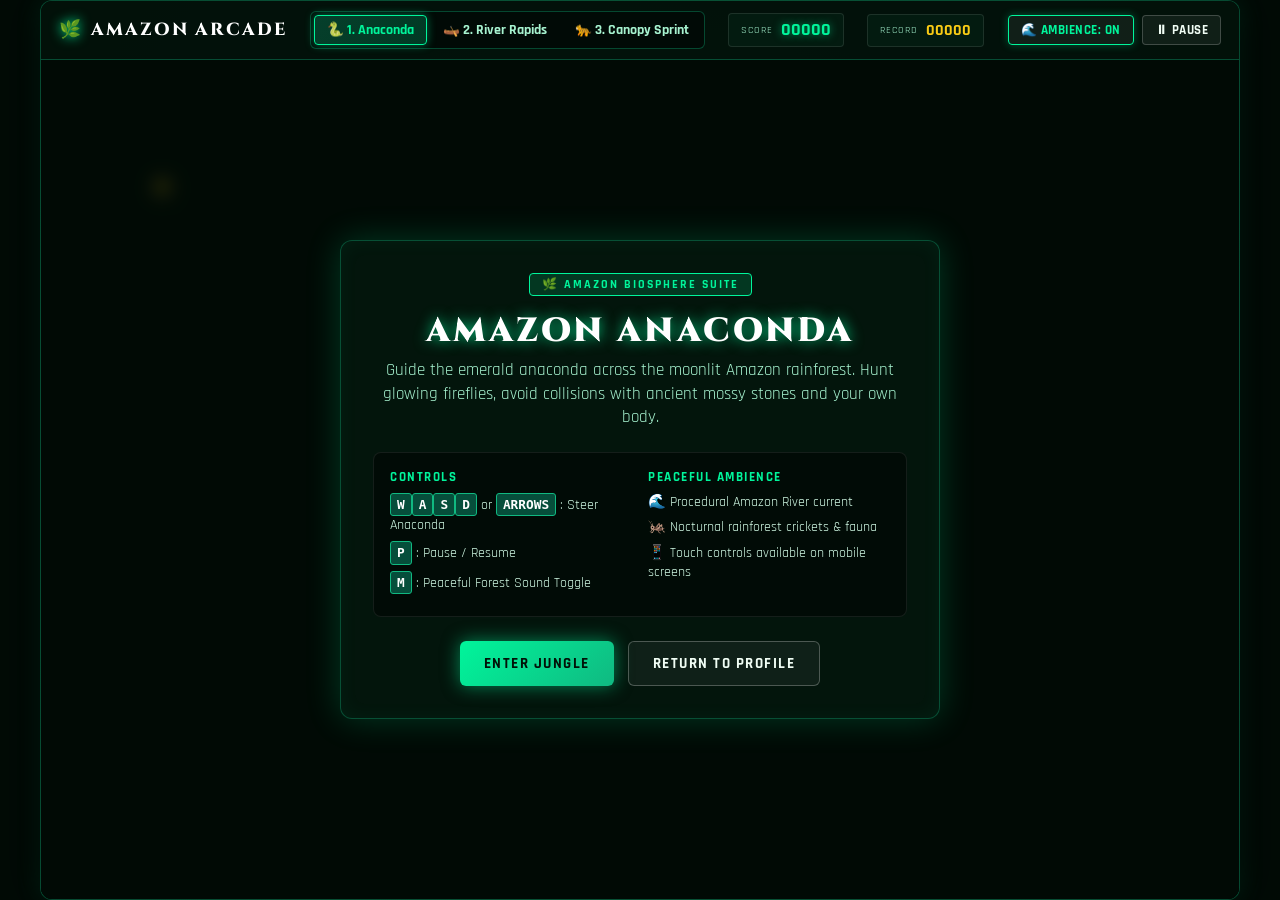
==== jungle-arcade/index.html @ 0e079ad2 "feat: deploy Harish Pranav S executive Amazon forest profile & 3-in-1 jungle arcade" ====
<!DOCTYPE html>
<html lang="en">
<head>
  <meta charset="UTF-8">
  <meta name="viewport" content="width=device-width, initial-scale=1.0, maximum-scale=1.0, user-scalable=no">
  <title>AMAZON JUNGLE ARCADE // 3-in-1 Forest Sanctuary</title>
  <meta name="description" content="3-in-1 Amazon Jungle Arcade by Harish Pranav S (hyprpranav). Features Amazon Anaconda Snake, River Rapids, and Canopy Sprint with peaceful nature audio.">
  <link rel="stylesheet" href="style.css">
  <link rel="preconnect" href="https://fonts.googleapis.com">
  <link rel="preconnect" href="https://fonts.gstatic.com" crossorigin>
  <link href="https://fonts.googleapis.com/css2?family=Cinzel:wght@600;800;900&family=Rajdhani:wght@500;700&display=swap" rel="stylesheet">
</head>
<body>
  <div id="game-container">
    <!-- Top Jungle HUD Bar -->
    <header id="hud-top">
      <div class="hud-item brand">
        <span class="hud-leaf">🌿</span> AMAZON ARCADE
      </div>

      <!-- Game Selector Switcher -->
      <div class="game-selector">
        <button id="btn-game-snake" class="game-tab-btn active" onclick="switchGame('snake')">
          🐍 1. Anaconda
        </button>
        <button id="btn-game-river" class="game-tab-btn" onclick="switchGame('river')">
          🛶 2. River Rapids
        </button>
        <button id="btn-game-canopy" class="game-tab-btn" onclick="switchGame('canopy')">
          🐆 3. Canopy Sprint
        </button>
      </div>

      <div class="hud-item score-box">
        <span class="hud-label">SCORE</span>
        <span id="score-display">00000</span>
      </div>

      <div class="hud-item high-score-box">
        <span class="hud-label">RECORD</span>
        <span id="hi-score-display">00000</span>
      </div>

      <div class="hud-item controls-bar">
        <!-- Peaceful Nature Ambience Toggle -->
        <button id="nature-sound-btn" class="hud-btn nature-active" title="Toggle Night Insects & River Sound">
          <span id="nature-sound-icon">🌊</span> AMBIENCE: ON
        </button>
        <button id="pause-btn" class="hud-btn" title="Pause Game (P)">
          ⏸ PAUSE
        </button>
      </div>
    </header>

    <!-- Canvas Viewport -->
    <div id="canvas-wrapper">
      <canvas id="game-canvas"></canvas>
      
      <!-- Leaf Canopy & Firefly Vignette Overlay -->
      <div class="canopy-overlay"></div>

      <!-- Start / Menu Overlay -->
      <div id="menu-overlay" class="overlay active">
        <div class="menu-card">
          <div class="nature-badge">🌿 AMAZON BIOSPHERE SUITE</div>
          <h1 id="menu-game-title" class="emerald-title">AMAZON ANACONDA</h1>
          <p id="menu-game-desc" class="subtitle">
            Guide the emerald anaconda across the moonlit Amazon rainforest. Hunt glowing fireflies, avoid collisions with ancient mossy stones and your own body.
          </p>
          
          <div class="instruction-grid">
            <div class="inst-col">
              <h3>CONTROLS</h3>
              <p id="inst-desktop"><span class="key">W</span><span class="key">A</span><span class="key">S</span><span class="key">D</span> or <span class="key">ARROWS</span> : Steer Anaconda</p>
              <p><span class="key">P</span> : Pause / Resume</p>
              <p><span class="key">M</span> : Peaceful Forest Sound Toggle</p>
            </div>
            <div class="inst-col">
              <h3>PEACEFUL AMBIENCE</h3>
              <p>🌊 Procedural Amazon River current</p>
              <p>🦗 Nocturnal rainforest crickets &amp; fauna</p>
              <p>📱 Touch controls available on mobile screens</p>
            </div>
          </div>

          <div class="button-group">
            <button id="start-game-btn" class="nature-button primary">
              <span class="btn-text">ENTER JUNGLE</span>
            </button>
            <a href="../preview.html" class="nature-button secondary">
              <span class="btn-text">RETURN TO PROFILE</span>
            </a>
          </div>
        </div>
      </div>

      <!-- Pause Overlay -->
      <div id="pause-overlay" class="overlay hidden">
        <div class="menu-card compact">
          <h2>SANCTUARY RESTING</h2>
          <p>Listening to the peaceful river and night insects...</p>
          <div class="button-group">
            <button id="resume-btn" class="nature-button primary">RESUME</button>
            <button id="restart-from-pause-btn" class="nature-button secondary">RESTART</button>
          </div>
        </div>
      </div>

      <!-- Game Over Overlay -->
      <div id="game-over-overlay" class="overlay hidden">
        <div class="menu-card">
          <div class="nature-badge alert">CYCLE COMPLETED</div>
          <h2 class="alert-title">SANCTUARY FINALE</h2>
          <div class="final-stats">
            <div class="stat-box">
              <div class="stat-label">EXPEDITION SCORE</div>
              <div id="final-score" class="stat-value">0</div>
            </div>
            <div class="stat-box">
              <div class="stat-label">ALL-TIME BEST</div>
              <div id="final-hiscore" class="stat-value">0</div>
            </div>
          </div>
          <div id="new-high-score-banner" class="high-score-banner hidden">
            🏆 NEW EXPEDITION RECORD SECURED! 🏆
          </div>
          <div class="button-group">
            <button id="restart-game-btn" class="nature-button primary">
              <span class="btn-text">RE-ENTER SANCTUARY</span>
            </button>
            <a href="../preview.html" class="nature-button secondary">
              <span class="btn-text">RETURN TO PROFILE</span>
            </a>
          </div>
        </div>
      </div>

      <!-- Mobile Touch Direction Controls (Appears on touch / mobile devices) -->
      <div id="mobile-dpad" class="mobile-only">
        <div class="dpad-grid">
          <button id="dpad-up" class="dpad-btn up">▲</button>
          <button id="dpad-left" class="dpad-btn left">◄</button>
          <button id="dpad-down" class="dpad-btn down">▼</button>
          <button id="dpad-right" class="dpad-btn right">►</button>
        </div>
      </div>
    </div>
  </div>

  <script src="game.js"></script>
</body>
</html>
---- jungle-arcade/style.css ----
/* ==========================================================================
   AMAZON JUNGLE ARCADE // STYLESHEET
   Aesthetic: Deep Amazon Rainforest, Bioluminescent River & Foliage
   ========================================================================== */

:root {
  --bg-forest: #020b06;
  --bg-card: rgba(4, 24, 14, 0.9);
  --emerald-bright: #00f59b;
  --emerald-main: #10b981;
  --emerald-dark: #064e3b;
  --biolime: #a3e635;
  --gold: #facc15;
  --river-teal: #14b8a6;
  --text-main: #f0fdf4;
  --text-dim: #a7f3d0;
  --forest-border: rgba(16, 185, 129, 0.35);
  --font-header: 'Cinzel', serif, -apple-system;
  --font-body: 'Rajdhani', sans-serif;
}

* {
  margin: 0;
  padding: 0;
  box-sizing: border-box;
  user-select: none;
  -webkit-user-select: none;
  -webkit-tap-highlight-color: transparent;
}

html, body {
  width: 100%;
  height: 100%;
  overflow: hidden;
  background-color: var(--bg-forest);
  color: var(--text-main);
  font-family: var(--font-body);
}

body {
  display: flex;
  justify-content: center;
  align-items: center;
}

#game-container {
  position: relative;
  width: 100vw;
  height: 100vh;
  max-width: 1200px;
  max-height: 900px;
  display: flex;
  flex-direction: column;
  background: radial-gradient(circle at center, #062b18 0%, #020d06 100%);
  box-shadow: 0 0 50px rgba(0, 0, 0, 0.95), 0 0 25px rgba(0, 245, 155, 0.15);
  border: 1px solid var(--forest-border);
  border-radius: 12px;
  overflow: hidden;
}

/* --------------------------------------------------------------------------
   TOP JUNGLE HUD BAR
   -------------------------------------------------------------------------- */
#hud-top {
  display: flex;
  justify-content: space-between;
  align-items: center;
  padding: 10px 18px;
  background: rgba(3, 18, 10, 0.94);
  border-bottom: 1px solid var(--forest-border);
  font-family: var(--font-body);
  z-index: 10;
  flex-wrap: wrap;
  gap: 10px;
}

.hud-item {
  display: flex;
  align-items: center;
  gap: 8px;
}

.brand {
  font-family: var(--font-header);
  font-size: 1.1rem;
  font-weight: 800;
  letter-spacing: 2px;
  color: #fff;
}

.brand .hud-leaf {
  color: var(--emerald-bright);
  filter: drop-shadow(0 0 6px var(--emerald-bright));
}

/* Game Tab Selector Switcher */
.game-selector {
  display: flex;
  background: rgba(0, 0, 0, 0.4);
  border: 1px solid var(--forest-border);
  border-radius: 6px;
  padding: 3px;
  gap: 4px;
}

.game-tab-btn {
  background: transparent;
  border: none;
  color: var(--text-dim);
  padding: 5px 12px;
  border-radius: 4px;
  font-family: var(--font-body);
  font-weight: 700;
  font-size: 0.85rem;
  cursor: pointer;
  transition: all 0.2s ease;
}

.game-tab-btn:hover {
  color: #fff;
}

.game-tab-btn.active {
  background: linear-gradient(135deg, rgba(16, 185, 129, 0.3), rgba(0, 245, 155, 0.2));
  color: var(--emerald-bright);
  border: 1px solid var(--emerald-bright);
  box-shadow: 0 0 10px rgba(0, 245, 155, 0.4);
}

.hud-label {
  font-size: 0.65rem;
  color: var(--text-dim);
  letter-spacing: 1px;
}

.score-box, .high-score-box {
  background: rgba(4, 30, 18, 0.85);
  padding: 5px 12px;
  border-radius: 4px;
  border: 1px solid rgba(255, 255, 255, 0.1);
}

#score-display {
  color: var(--emerald-bright);
  font-weight: 700;
  font-size: 1.1rem;
  text-shadow: 0 0 8px rgba(0, 245, 155, 0.6);
}

#hi-score-display {
  color: var(--gold);
  font-weight: 700;
}

.controls-bar {
  display: flex;
  gap: 8px;
}

.hud-btn {
  background: rgba(255, 255, 255, 0.06);
  border: 1px solid rgba(255, 255, 255, 0.2);
  color: var(--text-main);
  padding: 6px 12px;
  border-radius: 4px;
  font-family: var(--font-body);
  font-size: 0.8rem;
  font-weight: 700;
  letter-spacing: 0.5px;
  cursor: pointer;
  transition: all 0.2s;
}

.hud-btn:hover {
  background: rgba(0, 245, 155, 0.15);
  border-color: var(--emerald-bright);
  color: var(--emerald-bright);
}

.hud-btn.nature-active {
  border-color: var(--emerald-bright);
  color: var(--emerald-bright);
  box-shadow: 0 0 8px rgba(0, 245, 155, 0.3);
}

/* --------------------------------------------------------------------------
   CANVAS VIEWPORT
   -------------------------------------------------------------------------- */
#canvas-wrapper {
  position: relative;
  flex: 1;
  width: 100%;
  height: 100%;
  overflow: hidden;
  touch-action: none;
}

#game-canvas {
  position: absolute;
  top: 0;
  left: 0;
  width: 100%;
  height: 100%;
  display: block;
}

/* Forest Canopy & Ambient Vignette */
.canopy-overlay {
  position: absolute;
  top: 0;
  left: 0;
  width: 100%;
  height: 100%;
  pointer-events: none;
  background: radial-gradient(circle at center, transparent 65%, rgba(1, 10, 5, 0.7) 100%);
  z-index: 5;
}

/* --------------------------------------------------------------------------
   OVERLAYS (MENU, PAUSE, GAME OVER)
   -------------------------------------------------------------------------- */
.overlay {
  position: absolute;
  top: 0;
  left: 0;
  width: 100%;
  height: 100%;
  background: rgba(2, 11, 6, 0.85);
  backdrop-filter: blur(8px);
  display: flex;
  justify-content: center;
  align-items: center;
  z-index: 20;
  opacity: 1;
  transition: opacity 0.3s ease;
}

.overlay.hidden {
  opacity: 0;
  pointer-events: none;
}

.menu-card {
  background: var(--bg-card);
  border: 1px solid var(--forest-border);
  box-shadow: 0 0 35px rgba(0, 245, 155, 0.2), inset 0 0 20px rgba(0, 245, 155, 0.05);
  border-radius: 12px;
  padding: 32px;
  max-width: 600px;
  width: 90%;
  text-align: center;
  position: relative;
}

.menu-card.compact {
  max-width: 440px;
  padding: 26px;
}

.nature-badge {
  display: inline-block;
  font-family: var(--font-body);
  font-size: 0.75rem;
  letter-spacing: 2px;
  padding: 3px 12px;
  background: rgba(0, 245, 155, 0.15);
  border: 1px solid var(--emerald-bright);
  color: var(--emerald-bright);
  border-radius: 4px;
  margin-bottom: 12px;
  font-weight: 700;
}

.nature-badge.alert {
  background: rgba(234, 179, 8, 0.15);
  border-color: var(--gold);
  color: var(--gold);
}

.emerald-title {
  font-family: var(--font-header);
  font-size: 2.1rem;
  font-weight: 900;
  letter-spacing: 3px;
  color: #fff;
  text-shadow: 0 0 14px rgba(0, 245, 155, 0.8);
  margin-bottom: 6px;
}

.alert-title {
  font-family: var(--font-header);
  font-size: 1.8rem;
  color: var(--gold);
  text-shadow: 0 0 14px rgba(250, 204, 21, 0.7);
  margin-bottom: 8px;
}

.subtitle {
  color: var(--text-dim);
  font-size: 1.05rem;
  margin-bottom: 22px;
  line-height: 1.4;
}

.instruction-grid {
  display: grid;
  grid-template-columns: 1fr 1fr;
  gap: 16px;
  text-align: left;
  background: rgba(0, 0, 0, 0.45);
  padding: 16px;
  border-radius: 8px;
  border: 1px solid rgba(255, 255, 255, 0.08);
  margin-bottom: 24px;
  font-size: 0.9rem;
}

.inst-col h3 {
  font-size: 0.8rem;
  letter-spacing: 1.5px;
  color: var(--emerald-bright);
  margin-bottom: 8px;
  font-weight: 700;
}

.inst-col p {
  color: #d1fae5;
  margin-bottom: 6px;
  line-height: 1.35;
}

.key {
  display: inline-block;
  padding: 2px 6px;
  background: #064e3b;
  border: 1px solid #10b981;
  border-radius: 3px;
  font-family: monospace;
  font-size: 0.8rem;
  color: #fff;
  font-weight: bold;
}

/* Stats in Game Over */
.final-stats {
  display: grid;
  grid-template-columns: 1fr 1fr;
  gap: 12px;
  margin: 18px 0;
}

.stat-box {
  background: rgba(4, 30, 18, 0.85);
  padding: 12px 8px;
  border-radius: 6px;
  border: 1px solid rgba(255, 255, 255, 0.1);
}

.stat-label {
  font-size: 0.68rem;
  color: var(--text-dim);
  letter-spacing: 1px;
}

.stat-value {
  font-size: 1.4rem;
  font-weight: 700;
  color: var(--emerald-bright);
  margin-top: 4px;
}

.high-score-banner {
  background: linear-gradient(90deg, rgba(250, 204, 21, 0.2), rgba(250, 204, 21, 0.4), rgba(250, 204, 21, 0.2));
  border: 1px solid var(--gold);
  color: #fef08a;
  font-weight: 700;
  padding: 8px;
  border-radius: 6px;
  margin-bottom: 18px;
}

/* Buttons */
.button-group {
  display: flex;
  justify-content: center;
  gap: 14px;
  flex-wrap: wrap;
}

.nature-button {
  display: inline-flex;
  align-items: center;
  justify-content: center;
  padding: 12px 24px;
  font-family: var(--font-body);
  font-size: 0.95rem;
  font-weight: 700;
  letter-spacing: 1.5px;
  text-decoration: none;
  border-radius: 6px;
  cursor: pointer;
  transition: all 0.2s ease;
}

.nature-button.primary {
  background: linear-gradient(135deg, #00f59b 0%, #10b981 100%);
  color: #021208;
  border: none;
  box-shadow: 0 0 18px rgba(0, 245, 155, 0.5);
}

.nature-button.primary:hover {
  transform: translateY(-2px);
  box-shadow: 0 0 26px rgba(0, 245, 155, 0.8);
}

.nature-button.secondary {
  background: rgba(255, 255, 255, 0.05);
  color: var(--text-main);
  border: 1px solid rgba(255, 255, 255, 0.25);
}

.nature-button.secondary:hover {
  background: rgba(255, 255, 255, 0.12);
  border-color: var(--emerald-bright);
}

/* --------------------------------------------------------------------------
   MOBILE TOUCH D-PAD
   -------------------------------------------------------------------------- */
#mobile-dpad {
  position: absolute;
  bottom: 24px;
  left: 50%;
  transform: translateX(-50%);
  display: none; /* auto enabled on touch */
  z-index: 15;
}

.dpad-grid {
  display: grid;
  grid-template-columns: repeat(3, 50px);
  grid-template-rows: repeat(3, 50px);
  gap: 6px;
}

.dpad-btn {
  background: rgba(6, 78, 59, 0.85);
  border: 1.5px solid var(--emerald-bright);
  color: #fff;
  border-radius: 8px;
  font-size: 1.2rem;
  cursor: pointer;
  display: flex;
  align-items: center;
  justify-content: center;
  box-shadow: 0 0 12px rgba(0, 0, 0, 0.6);
}

.dpad-btn:active {
  background: var(--emerald-bright);
  color: #021208;
}

.dpad-btn.up { grid-column: 2; grid-row: 1; }
.dpad-btn.left { grid-column: 1; grid-row: 2; }
.dpad-btn.down { grid-column: 2; grid-row: 3; }
.dpad-btn.right { grid-column: 3; grid-row: 2; }

@media (max-width: 768px) {
  #hud-top {
    padding: 8px 12px;
  }
  .brand {
    font-size: 0.95rem;
  }
  .instruction-grid {
    grid-template-columns: 1fr;
    gap: 10px;
  }
  .emerald-title {
    font-size: 1.6rem;
  }
  #mobile-dpad {
    display: block;
  }
}
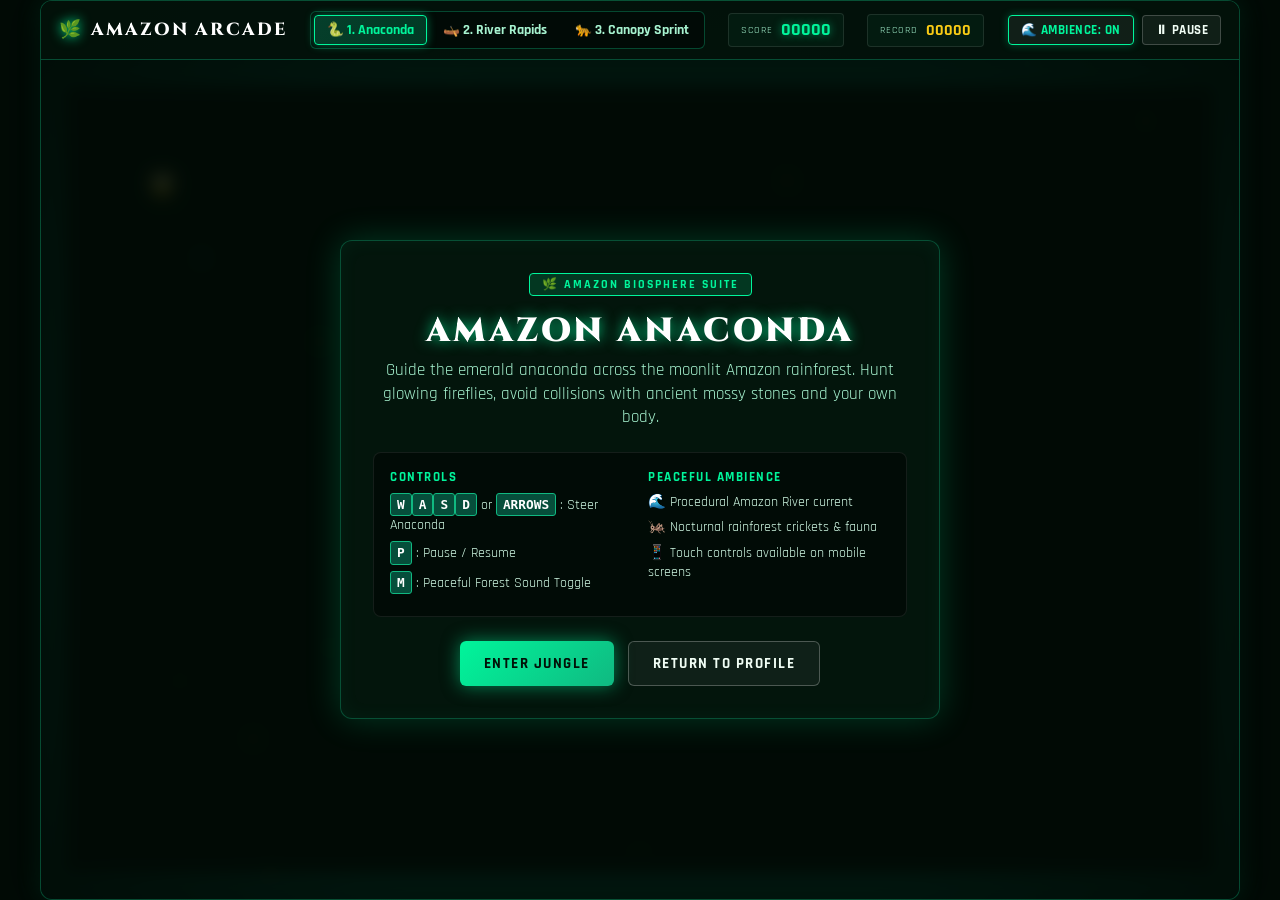
==== commit ff7a9b1a: "fix: convert project cards to GFM tables, enable live browser game launches, and enhance jungle arca" ====
--- a/jungle-arcade/index.html
+++ b/jungle-arcade/index.html
@@ -87,7 +87,7 @@
             <button id="start-game-btn" class="nature-button primary">
               <span class="btn-text">ENTER JUNGLE</span>
             </button>
-            <a href="../preview.html" class="nature-button secondary">
+            <a href="https://github.com/hyprpranav" class="nature-button secondary">
               <span class="btn-text">RETURN TO PROFILE</span>
             </a>
           </div>
@@ -128,7 +128,7 @@
             <button id="restart-game-btn" class="nature-button primary">
               <span class="btn-text">RE-ENTER SANCTUARY</span>
             </button>
-            <a href="../preview.html" class="nature-button secondary">
+            <a href="https://github.com/hyprpranav" class="nature-button secondary">
               <span class="btn-text">RETURN TO PROFILE</span>
             </a>
           </div>
